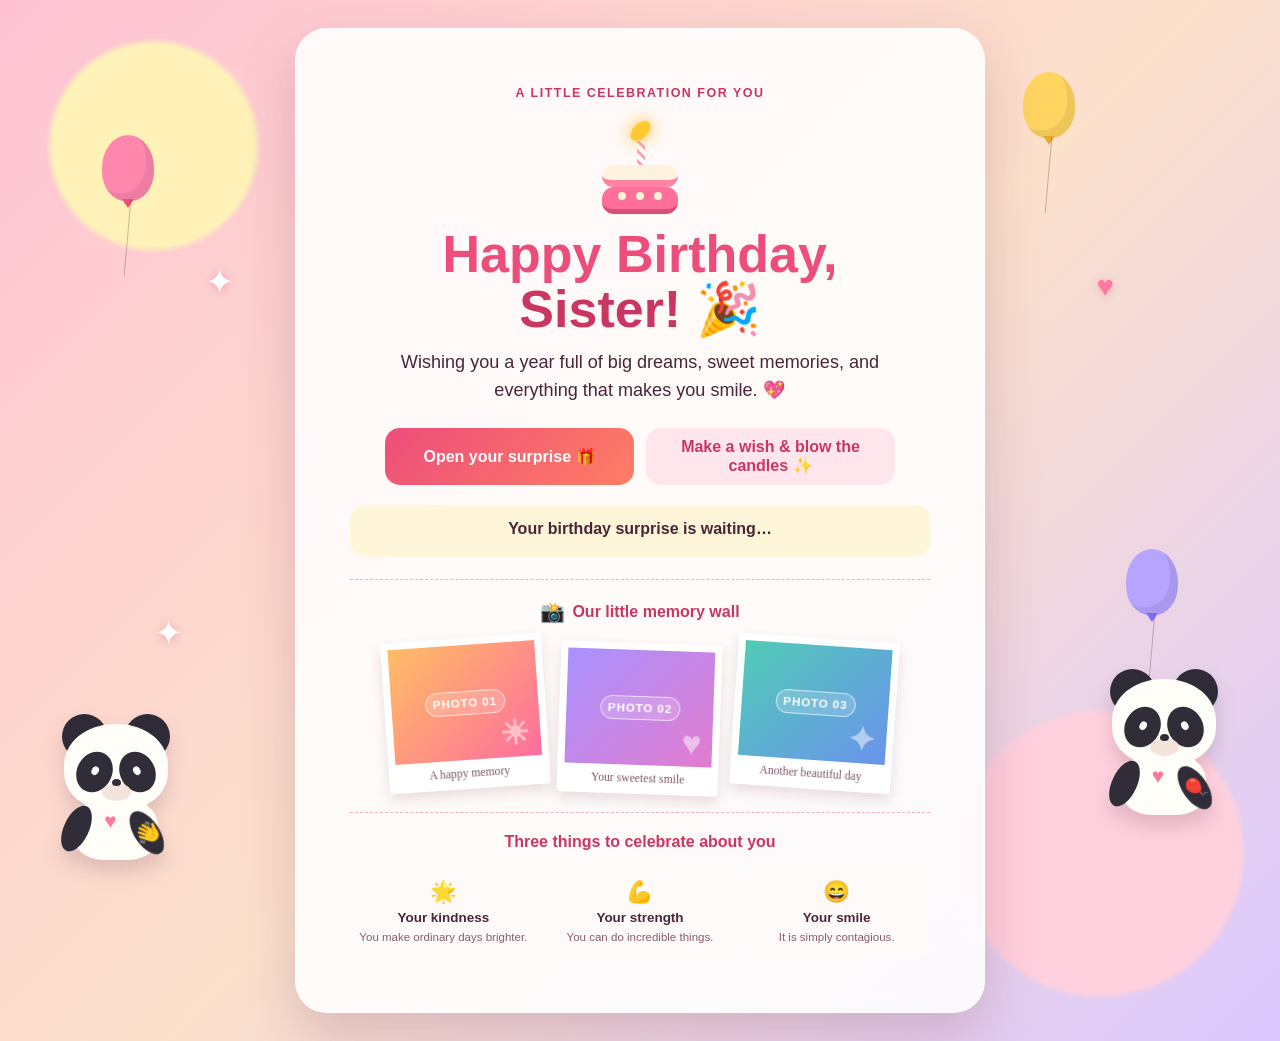
==== index.html @ 5fec049e "Add birthday website" ====
<!DOCTYPE html>
<html lang="en">
<head>
    <meta charset="UTF-8">
    <meta name="viewport" content="width=device-width, initial-scale=1.0">
    <title>Happy Birthday, Sister! 🎂</title>
    <link rel="stylesheet" href="style.css">
</head>
<body>
    <div class="sky-decor" aria-hidden="true">
        <span class="balloon balloon-pink"></span>
        <span class="balloon balloon-lilac"></span>
        <span class="balloon balloon-yellow"></span>
        <span class="sparkle sparkle-one">✦</span>
        <span class="sparkle sparkle-two">✦</span>
        <span class="sparkle sparkle-three">♥</span>
    </div>

    <div class="panda panda-left" aria-hidden="true">
        <span class="panda-ear ear-left"></span><span class="panda-ear ear-right"></span>
        <div class="panda-head">
            <span class="eye-patch patch-left"><i></i></span><span class="eye-patch patch-right"><i></i></span>
            <span class="panda-snout"><i></i></span>
        </div>
        <div class="panda-body"><span class="panda-heart">♥</span></div>
        <span class="panda-arm arm-left"></span><span class="panda-arm arm-right">👋</span>
    </div>

    <div class="panda panda-right" aria-hidden="true">
        <span class="panda-ear ear-left"></span><span class="panda-ear ear-right"></span>
        <div class="panda-head">
            <span class="eye-patch patch-left"><i></i></span><span class="eye-patch patch-right"><i></i></span>
            <span class="panda-snout"><i></i></span>
        </div>
        <div class="panda-body"><span class="panda-heart">♥</span></div>
        <span class="panda-arm arm-left"></span><span class="panda-arm arm-right">🎈</span>
    </div>

    <main class="card" aria-labelledby="birthday-title">
        <span class="eyebrow">A little celebration for you</span>
        <div class="cake" aria-hidden="true">
            <div class="flame"></div><div class="candle"></div><div class="cake-top"></div>
            <div class="cake-base"><span></span><span></span><span></span></div>
        </div>
        <h1 id="birthday-title">Happy Birthday,<br><em>Sister!</em> 🎉</h1>
        <p class="intro">Wishing you a year full of big dreams, sweet memories, and everything that makes you smile. 💖</p>
        <section class="actions" aria-label="Birthday activities">
            <button class="primary" id="surpriseButton" type="button">Open your surprise 🎁</button>
            <a class="secondary action-link" href="cake.html">Make a wish &amp; blow the candles ✨</a>
        </section>
        <p id="surprise" class="surprise" aria-live="polite">Your birthday surprise is waiting…</p>

        <!-- Replace each .photo-placeholder below with: <img src="your-photo.jpg" alt="A favourite memory"> -->
        <section class="memory-wall" aria-labelledby="memory-title">
            <div class="memory-heading">
                <span>📸</span>
                <h2 id="memory-title">Our little memory wall</h2>
            </div>
            <div class="photo-grid">
                <figure class="polaroid photo-one">
                    <div class="photo-placeholder photo-sun"><span>Photo 01</span><i>☀</i></div>
                    <figcaption>A happy memory</figcaption>
                </figure>
                <figure class="polaroid photo-two">
                    <div class="photo-placeholder photo-heart"><span>Photo 02</span><i>♥</i></div>
                    <figcaption>Your sweetest smile</figcaption>
                </figure>
                <figure class="polaroid photo-three">
                    <div class="photo-placeholder photo-star"><span>Photo 03</span><i>✦</i></div>
                    <figcaption>Another beautiful day</figcaption>
                </figure>
            </div>
        </section>

        <section class="reasons" aria-labelledby="reasons-title">
            <h2 id="reasons-title">Three things to celebrate about you</h2>
            <div class="reason-grid">
                <article><span>🌟</span><strong>Your kindness</strong><small>You make ordinary days brighter.</small></article>
                <article><span>💪</span><strong>Your strength</strong><small>You can do incredible things.</small></article>
                <article><span>😄</span><strong>Your smile</strong><small>It is simply contagious.</small></article>
            </div>
        </section>
    </main>
    <div id="confetti" class="confetti" aria-hidden="true"></div>
    <script src="logic.js"></script>
</body>
</html>
---- style.css ----
:root { --pink:#ec4d7a; --deep-pink:#c93661; --ink:#482638; }
* { box-sizing:border-box; }
body { margin:0; min-height:100vh; display:grid; place-items:center; padding:28px 16px; overflow-x:hidden; font-family:"Trebuchet MS",Arial,sans-serif; color:var(--ink); background:radial-gradient(circle at 12% 14%,#fff2b9 0 7%,transparent 7.5%),radial-gradient(circle at 86% 82%,#ffd0dd 0 10%,transparent 10.5%),linear-gradient(135deg,#ffc3d4,#fce1cc 52%,#dbc8ff); }
.card { position:relative; z-index:2; width:min(100%,690px); padding:clamp(28px,6vw,54px); text-align:center; border:1px solid rgba(255,255,255,.8); border-radius:32px; background:rgba(255,255,255,.87); box-shadow:0 22px 55px rgba(120,50,78,.22); backdrop-filter:blur(8px); animation:card-enter .7s cubic-bezier(.2,.8,.2,1) both; }
.eyebrow { display:inline-block; color:var(--deep-pink); font-size:.78rem; font-weight:700; letter-spacing:.12em; text-transform:uppercase; }
.cake { width:98px; height:100px; position:relative; margin:18px auto 8px; animation:cake-bounce 2.8s ease-in-out infinite; }
.flame { position:absolute; z-index:2; top:0; left:42px; width:15px; height:24px; border-radius:50%; background:#ffc931; transform:rotate(45deg); box-shadow:0 0 17px #ffb423; animation:flicker .85s ease-in-out infinite alternate; }
.candle { position:absolute; top:22px; left:46px; width:8px; height:27px; background:repeating-linear-gradient(45deg,#fff,#fff 4px,#ff9fbb 4px,#ff9fbb 7px); }
.cake-top,.cake-base { position:absolute; left:11px; width:76px; border-radius:12px; }
.cake-top { top:46px; height:22px; background:#fff3df; border-bottom:7px solid #ff83a5; }
.cake-base { top:68px; height:27px; background:#ff6f99; border-bottom:5px solid #d94f78; }
.cake-base span { display:inline-block; width:8px; height:8px; margin:5px; border-radius:50%; background:#fff3d1; }
h1 { margin:8px 0 12px; font-size:clamp(2rem,7vw,3.25rem); line-height:1.05; color:var(--pink); animation:title-pop .8s .15s both; }
h1 em { color:var(--deep-pink); font-style:normal; }
.intro { max-width:500px; margin:0 auto 24px; font-size:clamp(1rem,2.8vw,1.13rem); line-height:1.55; }
.actions { display:grid; grid-template-columns:1fr 1fr; gap:12px; margin:0 auto; max-width:510px; }
button,.action-link { min-height:50px; padding:10px 16px; border:0; border-radius:15px; font:inherit; font-weight:700; cursor:pointer; transition:transform .2s,box-shadow .2s,background .2s; }
button:hover,.action-link:hover { transform:translateY(-3px); box-shadow:0 8px 18px rgba(156,49,88,.22); }
button:focus-visible,.action-link:focus-visible { outline:3px solid #6d4cff; outline-offset:3px; }
.primary { color:#fff; background:linear-gradient(135deg,var(--pink),#ff7e64); }.secondary { color:var(--deep-pink); background:#ffe5ec; }
.action-link { display:grid; place-items:center; text-decoration:none; }
.surprise { min-height:52px; margin:20px auto 22px; padding:13px 16px; border-radius:15px; background:#fff5d9; font-weight:700; line-height:1.4; transition:background .25s; }.surprise.revealed { background:#ffe0ea; }
.memory-wall { margin:4px 0 22px; padding:20px 0 1px; border-top:1px dashed #eeb1c3; }.memory-heading { display:flex; justify-content:center; align-items:center; gap:7px; margin-bottom:14px; }.memory-heading h2 { margin:0; }.memory-heading span { font-size:1.25rem; animation:camera-bob 2.1s ease-in-out infinite; }.photo-grid { display:grid; grid-template-columns:repeat(3,1fr); gap:13px; max-width:510px; margin:auto; }.polaroid { margin:0; padding:7px 7px 9px; border-radius:3px; background:#fff; box-shadow:0 6px 13px rgba(116,54,78,.16); transition:transform .25s,box-shadow .25s; }.polaroid:hover { z-index:1; transform:translateY(-8px) rotate(0deg) scale(1.06); box-shadow:0 12px 20px rgba(116,54,78,.25); }.photo-one { transform:rotate(-4deg); }.photo-two { transform:translateY(5px) rotate(2deg); }.photo-three { transform:rotate(4deg); }.photo-placeholder { position:relative; display:grid; min-height:115px; place-items:center; overflow:hidden; color:#fff; font-size:.72rem; font-weight:700; letter-spacing:.08em; text-transform:uppercase; }.photo-placeholder span { position:relative; z-index:1; padding:5px 7px; border:1px solid rgba(255,255,255,.65); border-radius:20px; background:rgba(255,255,255,.17); backdrop-filter:blur(2px); }.photo-placeholder i { position:absolute; right:10px; bottom:4px; color:rgba(255,255,255,.5); font-size:2.1rem; font-style:normal; animation:placeholder-float 2.5s ease-in-out infinite; }.photo-sun { background:linear-gradient(135deg,#ffbd64,#ff6e9e); }.photo-heart { background:linear-gradient(135deg,#a991ff,#e27cce); }.photo-star { background:linear-gradient(135deg,#51cbb7,#6a93ec); }.polaroid figcaption { padding-top:7px; color:#795568; font-family:"Comic Sans MS","Trebuchet MS",cursive; font-size:.73rem; white-space:nowrap; overflow:hidden; text-overflow:ellipsis; }
.reasons { padding-top:20px; border-top:1px dashed #eeb1c3; } h2 { margin:0 0 15px; font-size:1rem; color:var(--deep-pink); }
.reason-grid { display:grid; grid-template-columns:repeat(3,1fr); gap:10px; }.reason-grid article { padding:13px 8px; border-radius:14px; background:#fffafa; transition:transform .25s,background .25s; }.reason-grid article:hover { transform:translateY(-5px) rotate(-1deg); background:#fff0f5; }.reason-grid span,.reason-grid strong,.reason-grid small { display:block; }.reason-grid span { font-size:1.35rem; margin-bottom:5px; animation:icon-bob 2.1s ease-in-out infinite; }.reason-grid article:nth-child(2) span { animation-delay:.35s; }.reason-grid article:nth-child(3) span { animation-delay:.7s; }.reason-grid strong { font-size:.84rem; }.reason-grid small { margin-top:5px; font-size:.72rem; line-height:1.3; color:#875d6e; }
.confetti { position:fixed; inset:0; z-index:5; pointer-events:none; overflow:hidden; }.piece { position:absolute; top:-18px; width:10px; height:16px; border-radius:2px; animation:fall 1.9s linear forwards; }.candle-out .flame { opacity:0; animation:none; }.candle-out .cake::after { content:"💨"; position:absolute; top:0; left:59px; font-size:1.3rem; animation:puff 1s ease-out forwards; }
.sky-decor { position:fixed; inset:0; z-index:0; overflow:hidden; pointer-events:none; }.balloon { position:absolute; width:52px; height:66px; border-radius:50% 50% 45% 45%; box-shadow:inset -8px -8px 0 rgba(0,0,0,.07); animation:float 6s ease-in-out infinite; }.balloon::before { content:""; position:absolute; bottom:-7px; left:20px; border-left:6px solid transparent; border-right:6px solid transparent; border-top:9px solid currentColor; }.balloon::after { content:""; position:absolute; top:65px; left:25px; width:1px; height:76px; background:rgba(88,47,67,.3); transform:rotate(5deg); }.balloon-pink { top:15%; left:8%; color:#ec4d7a; background:#ff87ae; }.balloon-lilac { top:61%; right:8%; color:#7c6cff; background:#b7a4ff; animation-delay:-2.2s; }.balloon-yellow { top:8%; right:16%; color:#e5a92e; background:#ffd461; animation-delay:-4s; }.sparkle { position:absolute; color:#fff; font-size:2.2rem; text-shadow:0 1px 8px rgba(222,91,128,.4); animation:twinkle 1.8s ease-in-out infinite alternate; }.sparkle-one { top:29%; left:16%; }.sparkle-two { top:68%; left:12%; animation-delay:-.8s; }.sparkle-three { top:30%; right:13%; color:#ff77a2; font-size:1.8rem; animation-delay:-1.25s; }
.panda { position:fixed; z-index:1; width:130px; height:165px; pointer-events:none; animation:panda-float 3.5s ease-in-out infinite; filter:drop-shadow(0 12px 9px rgba(100,57,76,.18)); }.panda-left { left:clamp(9px,4vw,75px); bottom:4vh; }.panda-right { right:clamp(9px,4vw,75px); bottom:9vh; animation-name:panda-float-right; animation-delay:-1.7s; }.panda-ear { position:absolute; z-index:1; top:15px; width:45px; height:45px; border-radius:50%; background:#2e2b36; }.ear-left { left:11px; }.ear-right { right:11px; }.panda-head { position:absolute; z-index:2; top:25px; left:13px; width:104px; height:86px; border-radius:48% 48% 43% 43%; background:#fffdf8; }.eye-patch { position:absolute; top:27px; width:35px; height:42px; border-radius:50%; background:#302d38; transform:rotate(28deg); }.patch-left { left:13px; }.patch-right { right:13px; transform:rotate(-28deg); }.eye-patch i { position:absolute; top:15px; left:14px; width:7px; height:9px; border-radius:50%; background:#fff; }.panda-snout { position:absolute; left:38px; bottom:9px; width:29px; height:18px; border-radius:50%; background:#f5e4dc; }.panda-snout i { position:absolute; top:-4px; left:10px; width:9px; height:7px; border-radius:50%; background:#302d38; }.panda-body { position:absolute; z-index:0; top:98px; left:23px; width:84px; height:63px; border-radius:45% 45% 35% 35%; background:#fffdf8; }.panda-heart { position:absolute; left:30px; top:12px; color:#ff779f; font-size:1.3rem; animation:heart-beat 1.1s ease-in-out infinite; }.panda-arm { position:absolute; z-index:3; top:105px; width:25px; height:49px; border-radius:50%; background:#302d38; }.arm-left { left:13px; transform:rotate(25deg); }.arm-right { right:8px; display:grid; place-items:center; font-size:1.25rem; transform:rotate(-34deg); transform-origin:bottom center; animation:wave 1.4s ease-in-out infinite; }.panda.celebrate { animation:panda-celebrate .42s ease-in-out 4; }.panda-right.celebrate { animation:panda-celebrate-right .42s ease-in-out 4; }
@keyframes flicker { to { transform:rotate(38deg) scale(.84,1.12); } } @keyframes fall { to { transform:translate(var(--drift),110vh) rotate(680deg); opacity:0; } } @keyframes puff { to { transform:translateX(23px); opacity:0; } } @keyframes card-enter { from { opacity:0; transform:translateY(24px) scale(.97); } to { opacity:1; transform:none; } } @keyframes title-pop { from { opacity:0; transform:scale(.72) rotate(-3deg); } 65% { transform:scale(1.06) rotate(1deg); } to { opacity:1; transform:none; } } @keyframes cake-bounce { 0%,100% { transform:translateY(0); } 50% { transform:translateY(-5px); } } @keyframes icon-bob { 50% { transform:translateY(-4px) rotate(7deg); } } @keyframes float { 50% { transform:translateY(-24px) rotate(5deg); } } @keyframes twinkle { to { transform:scale(1.35) rotate(25deg); opacity:.45; } } @keyframes panda-float { 50% { transform:translateY(-12px) rotate(2deg); } } @keyframes panda-float-right { 0%,100% { transform:scaleX(-1); } 50% { transform:scaleX(-1) translateY(-12px) rotate(-2deg); } } @keyframes panda-celebrate { 50% { transform:translateY(-20px) rotate(-7deg) scale(1.08); } } @keyframes panda-celebrate-right { 0%,100% { transform:scaleX(-1); } 50% { transform:scaleX(-1) translateY(-20px) rotate(-7deg) scale(1.08); } } @keyframes wave { 50% { transform:rotate(-5deg); } } @keyframes heart-beat { 50% { transform:scale(1.25); } }
@media (max-width:500px) { .card { border-radius:24px; }.actions { grid-template-columns:1fr; }.reason-grid { gap:6px; }.reason-grid article { padding:10px 5px; }.panda { bottom:-23px; }.balloon-yellow { right:-8px; }.balloon-pink { left:-13px; } } @media (prefers-reduced-motion:reduce) { *,*::before,*::after { animation-duration:.01ms!important; transition-duration:.01ms!important; } }
@keyframes camera-bob { 50% { transform:translateY(-4px) rotate(-12deg); } } @keyframes placeholder-float { 50% { transform:translateY(-8px) rotate(12deg); } }
@media (max-width:500px) { .photo-grid { gap:8px; }.polaroid { padding:5px 5px 7px; }.photo-placeholder { min-height:83px; font-size:.58rem; }.polaroid figcaption { font-size:.62rem; } }
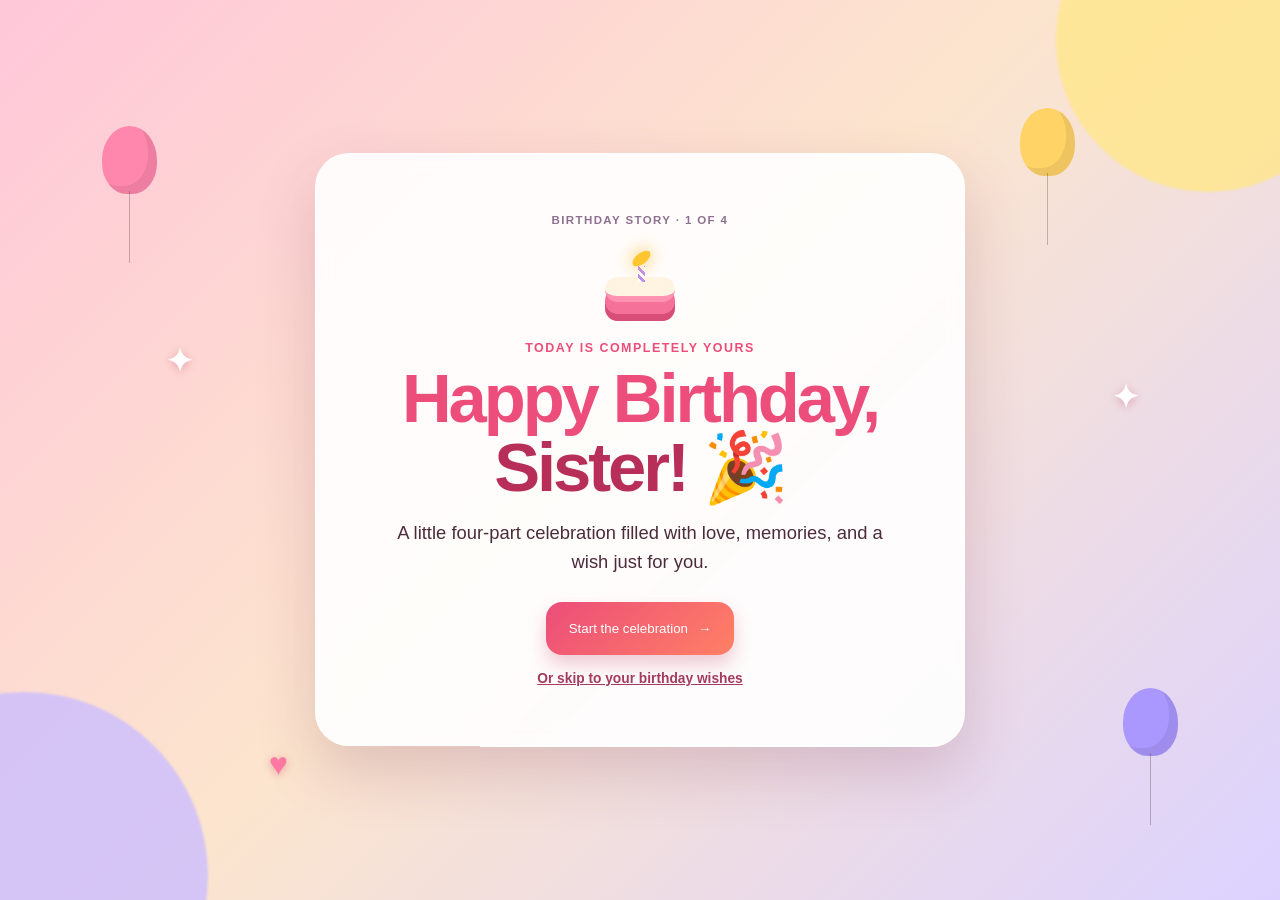
==== commit 713722b9: "Add memories and wishes pages" ====
--- a/index.html
+++ b/index.html
@@ -1,87 +1,26 @@
-<!DOCTYPE html>
+<!doctype html>
 <html lang="en">
 <head>
-    <meta charset="UTF-8">
-    <meta name="viewport" content="width=device-width, initial-scale=1.0">
-    <title>Happy Birthday, Sister! 🎂</title>
-    <link rel="stylesheet" href="style.css">
+  <meta charset="utf-8">
+  <meta name="viewport" content="width=device-width, initial-scale=1">
+  <title>A Birthday Story ✨</title>
+  <link rel="stylesheet" href="style.css">
 </head>
-<body>
-    <div class="sky-decor" aria-hidden="true">
-        <span class="balloon balloon-pink"></span>
-        <span class="balloon balloon-lilac"></span>
-        <span class="balloon balloon-yellow"></span>
-        <span class="sparkle sparkle-one">✦</span>
-        <span class="sparkle sparkle-two">✦</span>
-        <span class="sparkle sparkle-three">♥</span>
-    </div>
-
-    <div class="panda panda-left" aria-hidden="true">
-        <span class="panda-ear ear-left"></span><span class="panda-ear ear-right"></span>
-        <div class="panda-head">
-            <span class="eye-patch patch-left"><i></i></span><span class="eye-patch patch-right"><i></i></span>
-            <span class="panda-snout"><i></i></span>
-        </div>
-        <div class="panda-body"><span class="panda-heart">♥</span></div>
-        <span class="panda-arm arm-left"></span><span class="panda-arm arm-right">👋</span>
-    </div>
-
-    <div class="panda panda-right" aria-hidden="true">
-        <span class="panda-ear ear-left"></span><span class="panda-ear ear-right"></span>
-        <div class="panda-head">
-            <span class="eye-patch patch-left"><i></i></span><span class="eye-patch patch-right"><i></i></span>
-            <span class="panda-snout"><i></i></span>
-        </div>
-        <div class="panda-body"><span class="panda-heart">♥</span></div>
-        <span class="panda-arm arm-left"></span><span class="panda-arm arm-right">🎈</span>
-    </div>
-
-    <main class="card" aria-labelledby="birthday-title">
-        <span class="eyebrow">A little celebration for you</span>
-        <div class="cake" aria-hidden="true">
-            <div class="flame"></div><div class="candle"></div><div class="cake-top"></div>
-            <div class="cake-base"><span></span><span></span><span></span></div>
-        </div>
-        <h1 id="birthday-title">Happy Birthday,<br><em>Sister!</em> 🎉</h1>
-        <p class="intro">Wishing you a year full of big dreams, sweet memories, and everything that makes you smile. 💖</p>
-        <section class="actions" aria-label="Birthday activities">
-            <button class="primary" id="surpriseButton" type="button">Open your surprise 🎁</button>
-            <a class="secondary action-link" href="cake.html">Make a wish &amp; blow the candles ✨</a>
-        </section>
-        <p id="surprise" class="surprise" aria-live="polite">Your birthday surprise is waiting…</p>
-
-        <!-- Replace each .photo-placeholder below with: <img src="your-photo.jpg" alt="A favourite memory"> -->
-        <section class="memory-wall" aria-labelledby="memory-title">
-            <div class="memory-heading">
-                <span>📸</span>
-                <h2 id="memory-title">Our little memory wall</h2>
-            </div>
-            <div class="photo-grid">
-                <figure class="polaroid photo-one">
-                    <div class="photo-placeholder photo-sun"><span>Photo 01</span><i>☀</i></div>
-                    <figcaption>A happy memory</figcaption>
-                </figure>
-                <figure class="polaroid photo-two">
-                    <div class="photo-placeholder photo-heart"><span>Photo 02</span><i>♥</i></div>
-                    <figcaption>Your sweetest smile</figcaption>
-                </figure>
-                <figure class="polaroid photo-three">
-                    <div class="photo-placeholder photo-star"><span>Photo 03</span><i>✦</i></div>
-                    <figcaption>Another beautiful day</figcaption>
-                </figure>
-            </div>
-        </section>
-
-        <section class="reasons" aria-labelledby="reasons-title">
-            <h2 id="reasons-title">Three things to celebrate about you</h2>
-            <div class="reason-grid">
-                <article><span>🌟</span><strong>Your kindness</strong><small>You make ordinary days brighter.</small></article>
-                <article><span>💪</span><strong>Your strength</strong><small>You can do incredible things.</small></article>
-                <article><span>😄</span><strong>Your smile</strong><small>It is simply contagious.</small></article>
-            </div>
-        </section>
-    </main>
-    <div id="confetti" class="confetti" aria-hidden="true"></div>
-    <script src="logic.js"></script>
+<body class="journey-page welcome-page">
+  <div class="celebration-sky" aria-hidden="true">
+    <i class="balloon balloon-one"></i><i class="balloon balloon-two"></i><i class="balloon balloon-three"></i>
+    <b class="star star-one">✦</b><b class="star star-two">✦</b><b class="star star-three">♥</b>
+  </div>
+  <main class="story-card" aria-labelledby="birthday-title">
+    <p class="step">Birthday story · 1 of 4</p>
+    <div class="mini-cake" aria-hidden="true"><i></i><span></span><b></b></div>
+    <p class="kicker">Today is completely yours</p>
+    <h1 id="birthday-title">Happy Birthday,<br><em>Sister!</em> 🎉</h1>
+    <p class="lead">A little four-part celebration filled with love, memories, and a wish just for you.</p>
+    <button class="primary-button confetti-button" type="button">Start the celebration <span>→</span></button>
+    <a class="text-link" href="wishes.html">Or skip to your birthday wishes</a>
+  </main>
+  <div class="confetti" aria-hidden="true"></div>
+  <script src="logic.js"></script>
 </body>
 </html>
--- a/style.css
+++ b/style.css
@@ -1,32 +1,18 @@
-:root { --pink:#ec4d7a; --deep-pink:#c93661; --ink:#482638; }
+:root { --pink:#ec4d7a; --berry:#b72e59; --purple:#7865d8; --ink:#4c2b3b; --paper:rgba(255,255,255,.9); }
 * { box-sizing:border-box; }
-body { margin:0; min-height:100vh; display:grid; place-items:center; padding:28px 16px; overflow-x:hidden; font-family:"Trebuchet MS",Arial,sans-serif; color:var(--ink); background:radial-gradient(circle at 12% 14%,#fff2b9 0 7%,transparent 7.5%),radial-gradient(circle at 86% 82%,#ffd0dd 0 10%,transparent 10.5%),linear-gradient(135deg,#ffc3d4,#fce1cc 52%,#dbc8ff); }
-.card { position:relative; z-index:2; width:min(100%,690px); padding:clamp(28px,6vw,54px); text-align:center; border:1px solid rgba(255,255,255,.8); border-radius:32px; background:rgba(255,255,255,.87); box-shadow:0 22px 55px rgba(120,50,78,.22); backdrop-filter:blur(8px); animation:card-enter .7s cubic-bezier(.2,.8,.2,1) both; }
-.eyebrow { display:inline-block; color:var(--deep-pink); font-size:.78rem; font-weight:700; letter-spacing:.12em; text-transform:uppercase; }
-.cake { width:98px; height:100px; position:relative; margin:18px auto 8px; animation:cake-bounce 2.8s ease-in-out infinite; }
-.flame { position:absolute; z-index:2; top:0; left:42px; width:15px; height:24px; border-radius:50%; background:#ffc931; transform:rotate(45deg); box-shadow:0 0 17px #ffb423; animation:flicker .85s ease-in-out infinite alternate; }
-.candle { position:absolute; top:22px; left:46px; width:8px; height:27px; background:repeating-linear-gradient(45deg,#fff,#fff 4px,#ff9fbb 4px,#ff9fbb 7px); }
-.cake-top,.cake-base { position:absolute; left:11px; width:76px; border-radius:12px; }
-.cake-top { top:46px; height:22px; background:#fff3df; border-bottom:7px solid #ff83a5; }
-.cake-base { top:68px; height:27px; background:#ff6f99; border-bottom:5px solid #d94f78; }
-.cake-base span { display:inline-block; width:8px; height:8px; margin:5px; border-radius:50%; background:#fff3d1; }
-h1 { margin:8px 0 12px; font-size:clamp(2rem,7vw,3.25rem); line-height:1.05; color:var(--pink); animation:title-pop .8s .15s both; }
-h1 em { color:var(--deep-pink); font-style:normal; }
-.intro { max-width:500px; margin:0 auto 24px; font-size:clamp(1rem,2.8vw,1.13rem); line-height:1.55; }
-.actions { display:grid; grid-template-columns:1fr 1fr; gap:12px; margin:0 auto; max-width:510px; }
-button,.action-link { min-height:50px; padding:10px 16px; border:0; border-radius:15px; font:inherit; font-weight:700; cursor:pointer; transition:transform .2s,box-shadow .2s,background .2s; }
-button:hover,.action-link:hover { transform:translateY(-3px); box-shadow:0 8px 18px rgba(156,49,88,.22); }
-button:focus-visible,.action-link:focus-visible { outline:3px solid #6d4cff; outline-offset:3px; }
-.primary { color:#fff; background:linear-gradient(135deg,var(--pink),#ff7e64); }.secondary { color:var(--deep-pink); background:#ffe5ec; }
-.action-link { display:grid; place-items:center; text-decoration:none; }
-.surprise { min-height:52px; margin:20px auto 22px; padding:13px 16px; border-radius:15px; background:#fff5d9; font-weight:700; line-height:1.4; transition:background .25s; }.surprise.revealed { background:#ffe0ea; }
-.memory-wall { margin:4px 0 22px; padding:20px 0 1px; border-top:1px dashed #eeb1c3; }.memory-heading { display:flex; justify-content:center; align-items:center; gap:7px; margin-bottom:14px; }.memory-heading h2 { margin:0; }.memory-heading span { font-size:1.25rem; animation:camera-bob 2.1s ease-in-out infinite; }.photo-grid { display:grid; grid-template-columns:repeat(3,1fr); gap:13px; max-width:510px; margin:auto; }.polaroid { margin:0; padding:7px 7px 9px; border-radius:3px; background:#fff; box-shadow:0 6px 13px rgba(116,54,78,.16); transition:transform .25s,box-shadow .25s; }.polaroid:hover { z-index:1; transform:translateY(-8px) rotate(0deg) scale(1.06); box-shadow:0 12px 20px rgba(116,54,78,.25); }.photo-one { transform:rotate(-4deg); }.photo-two { transform:translateY(5px) rotate(2deg); }.photo-three { transform:rotate(4deg); }.photo-placeholder { position:relative; display:grid; min-height:115px; place-items:center; overflow:hidden; color:#fff; font-size:.72rem; font-weight:700; letter-spacing:.08em; text-transform:uppercase; }.photo-placeholder span { position:relative; z-index:1; padding:5px 7px; border:1px solid rgba(255,255,255,.65); border-radius:20px; background:rgba(255,255,255,.17); backdrop-filter:blur(2px); }.photo-placeholder i { position:absolute; right:10px; bottom:4px; color:rgba(255,255,255,.5); font-size:2.1rem; font-style:normal; animation:placeholder-float 2.5s ease-in-out infinite; }.photo-sun { background:linear-gradient(135deg,#ffbd64,#ff6e9e); }.photo-heart { background:linear-gradient(135deg,#a991ff,#e27cce); }.photo-star { background:linear-gradient(135deg,#51cbb7,#6a93ec); }.polaroid figcaption { padding-top:7px; color:#795568; font-family:"Comic Sans MS","Trebuchet MS",cursive; font-size:.73rem; white-space:nowrap; overflow:hidden; text-overflow:ellipsis; }
-.reasons { padding-top:20px; border-top:1px dashed #eeb1c3; } h2 { margin:0 0 15px; font-size:1rem; color:var(--deep-pink); }
-.reason-grid { display:grid; grid-template-columns:repeat(3,1fr); gap:10px; }.reason-grid article { padding:13px 8px; border-radius:14px; background:#fffafa; transition:transform .25s,background .25s; }.reason-grid article:hover { transform:translateY(-5px) rotate(-1deg); background:#fff0f5; }.reason-grid span,.reason-grid strong,.reason-grid small { display:block; }.reason-grid span { font-size:1.35rem; margin-bottom:5px; animation:icon-bob 2.1s ease-in-out infinite; }.reason-grid article:nth-child(2) span { animation-delay:.35s; }.reason-grid article:nth-child(3) span { animation-delay:.7s; }.reason-grid strong { font-size:.84rem; }.reason-grid small { margin-top:5px; font-size:.72rem; line-height:1.3; color:#875d6e; }
-.confetti { position:fixed; inset:0; z-index:5; pointer-events:none; overflow:hidden; }.piece { position:absolute; top:-18px; width:10px; height:16px; border-radius:2px; animation:fall 1.9s linear forwards; }.candle-out .flame { opacity:0; animation:none; }.candle-out .cake::after { content:"💨"; position:absolute; top:0; left:59px; font-size:1.3rem; animation:puff 1s ease-out forwards; }
-.sky-decor { position:fixed; inset:0; z-index:0; overflow:hidden; pointer-events:none; }.balloon { position:absolute; width:52px; height:66px; border-radius:50% 50% 45% 45%; box-shadow:inset -8px -8px 0 rgba(0,0,0,.07); animation:float 6s ease-in-out infinite; }.balloon::before { content:""; position:absolute; bottom:-7px; left:20px; border-left:6px solid transparent; border-right:6px solid transparent; border-top:9px solid currentColor; }.balloon::after { content:""; position:absolute; top:65px; left:25px; width:1px; height:76px; background:rgba(88,47,67,.3); transform:rotate(5deg); }.balloon-pink { top:15%; left:8%; color:#ec4d7a; background:#ff87ae; }.balloon-lilac { top:61%; right:8%; color:#7c6cff; background:#b7a4ff; animation-delay:-2.2s; }.balloon-yellow { top:8%; right:16%; color:#e5a92e; background:#ffd461; animation-delay:-4s; }.sparkle { position:absolute; color:#fff; font-size:2.2rem; text-shadow:0 1px 8px rgba(222,91,128,.4); animation:twinkle 1.8s ease-in-out infinite alternate; }.sparkle-one { top:29%; left:16%; }.sparkle-two { top:68%; left:12%; animation-delay:-.8s; }.sparkle-three { top:30%; right:13%; color:#ff77a2; font-size:1.8rem; animation-delay:-1.25s; }
-.panda { position:fixed; z-index:1; width:130px; height:165px; pointer-events:none; animation:panda-float 3.5s ease-in-out infinite; filter:drop-shadow(0 12px 9px rgba(100,57,76,.18)); }.panda-left { left:clamp(9px,4vw,75px); bottom:4vh; }.panda-right { right:clamp(9px,4vw,75px); bottom:9vh; animation-name:panda-float-right; animation-delay:-1.7s; }.panda-ear { position:absolute; z-index:1; top:15px; width:45px; height:45px; border-radius:50%; background:#2e2b36; }.ear-left { left:11px; }.ear-right { right:11px; }.panda-head { position:absolute; z-index:2; top:25px; left:13px; width:104px; height:86px; border-radius:48% 48% 43% 43%; background:#fffdf8; }.eye-patch { position:absolute; top:27px; width:35px; height:42px; border-radius:50%; background:#302d38; transform:rotate(28deg); }.patch-left { left:13px; }.patch-right { right:13px; transform:rotate(-28deg); }.eye-patch i { position:absolute; top:15px; left:14px; width:7px; height:9px; border-radius:50%; background:#fff; }.panda-snout { position:absolute; left:38px; bottom:9px; width:29px; height:18px; border-radius:50%; background:#f5e4dc; }.panda-snout i { position:absolute; top:-4px; left:10px; width:9px; height:7px; border-radius:50%; background:#302d38; }.panda-body { position:absolute; z-index:0; top:98px; left:23px; width:84px; height:63px; border-radius:45% 45% 35% 35%; background:#fffdf8; }.panda-heart { position:absolute; left:30px; top:12px; color:#ff779f; font-size:1.3rem; animation:heart-beat 1.1s ease-in-out infinite; }.panda-arm { position:absolute; z-index:3; top:105px; width:25px; height:49px; border-radius:50%; background:#302d38; }.arm-left { left:13px; transform:rotate(25deg); }.arm-right { right:8px; display:grid; place-items:center; font-size:1.25rem; transform:rotate(-34deg); transform-origin:bottom center; animation:wave 1.4s ease-in-out infinite; }.panda.celebrate { animation:panda-celebrate .42s ease-in-out 4; }.panda-right.celebrate { animation:panda-celebrate-right .42s ease-in-out 4; }
-@keyframes flicker { to { transform:rotate(38deg) scale(.84,1.12); } } @keyframes fall { to { transform:translate(var(--drift),110vh) rotate(680deg); opacity:0; } } @keyframes puff { to { transform:translateX(23px); opacity:0; } } @keyframes card-enter { from { opacity:0; transform:translateY(24px) scale(.97); } to { opacity:1; transform:none; } } @keyframes title-pop { from { opacity:0; transform:scale(.72) rotate(-3deg); } 65% { transform:scale(1.06) rotate(1deg); } to { opacity:1; transform:none; } } @keyframes cake-bounce { 0%,100% { transform:translateY(0); } 50% { transform:translateY(-5px); } } @keyframes icon-bob { 50% { transform:translateY(-4px) rotate(7deg); } } @keyframes float { 50% { transform:translateY(-24px) rotate(5deg); } } @keyframes twinkle { to { transform:scale(1.35) rotate(25deg); opacity:.45; } } @keyframes panda-float { 50% { transform:translateY(-12px) rotate(2deg); } } @keyframes panda-float-right { 0%,100% { transform:scaleX(-1); } 50% { transform:scaleX(-1) translateY(-12px) rotate(-2deg); } } @keyframes panda-celebrate { 50% { transform:translateY(-20px) rotate(-7deg) scale(1.08); } } @keyframes panda-celebrate-right { 0%,100% { transform:scaleX(-1); } 50% { transform:scaleX(-1) translateY(-20px) rotate(-7deg) scale(1.08); } } @keyframes wave { 50% { transform:rotate(-5deg); } } @keyframes heart-beat { 50% { transform:scale(1.25); } }
-@media (max-width:500px) { .card { border-radius:24px; }.actions { grid-template-columns:1fr; }.reason-grid { gap:6px; }.reason-grid article { padding:10px 5px; }.panda { bottom:-23px; }.balloon-yellow { right:-8px; }.balloon-pink { left:-13px; } } @media (prefers-reduced-motion:reduce) { *,*::before,*::after { animation-duration:.01ms!important; transition-duration:.01ms!important; } }
-@keyframes camera-bob { 50% { transform:translateY(-4px) rotate(-12deg); } } @keyframes placeholder-float { 50% { transform:translateY(-8px) rotate(12deg); } }
-@media (max-width:500px) { .photo-grid { gap:8px; }.polaroid { padding:5px 5px 7px; }.photo-placeholder { min-height:83px; font-size:.58rem; }.polaroid figcaption { font-size:.62rem; } }
+body { min-height:100vh; margin:0; overflow-x:hidden; color:var(--ink); font-family:"Trebuchet MS",Arial,sans-serif; background:linear-gradient(135deg,#ffc7d9 0%,#fce5ce 48%,#dcd2ff 100%); }
+.journey-page { display:grid; place-items:center; padding:30px 18px; position:relative; isolation:isolate; }
+.journey-page::before,.journey-page::after { content:""; position:fixed; z-index:-2; border-radius:50%; filter:blur(1px); opacity:.8; }.journey-page::before { width:19rem; height:19rem; top:-7rem; right:-5rem; background:#ffe68a; }.journey-page::after { width:23rem; height:23rem; left:-10rem; bottom:-10rem; background:#cbbdff; }
+.story-card { width:min(100%,650px); padding:clamp(30px,7vw,60px); text-align:center; border:1px solid rgba(255,255,255,.9); border-radius:34px; background:var(--paper); box-shadow:0 25px 60px rgba(119,51,79,.2); backdrop-filter:blur(8px); animation:arrive .7s cubic-bezier(.2,.8,.2,1) both; }
+.step,.kicker { margin:0; font-weight:700; letter-spacing:.12em; text-transform:uppercase; }.step { color:#8e7190; font-size:.72rem; }.kicker { color:var(--pink); font-size:.78rem; }
+h1 { margin:10px 0 15px; color:var(--pink); font-size:clamp(2.4rem,9vw,4.3rem); line-height:1; letter-spacing:-.045em; } h1 em { color:var(--berry); font-style:normal; }.lead { max-width:490px; margin:0 auto 25px; font-size:clamp(1rem,2.8vw,1.15rem); line-height:1.6; }
+.primary-button,.next-link { display:inline-flex; align-items:center; justify-content:center; gap:10px; min-height:53px; padding:13px 23px; border:0; border-radius:16px; color:white; font:700 1rem inherit; text-decoration:none; cursor:pointer; background:linear-gradient(135deg,var(--pink),#ff8064); box-shadow:0 10px 18px rgba(196,57,95,.25); transition:transform .2s,box-shadow .2s; }.primary-button:hover,.next-link:hover { transform:translateY(-3px); box-shadow:0 14px 25px rgba(196,57,95,.3); }.primary-button:focus-visible,.next-link:focus-visible,.text-link:focus-visible { outline:3px solid var(--purple); outline-offset:4px; }.text-link { display:block; width:max-content; max-width:100%; margin:16px auto 0; color:#a43a60; font-size:.86rem; font-weight:700; }
+.mini-cake { position:relative; width:90px; height:85px; margin:18px auto 12px; animation:bob 2.5s ease-in-out infinite; }.mini-cake::before,.mini-cake::after { content:""; position:absolute; left:10px; width:70px; border-radius:13px; }.mini-cake::before { top:44px; height:33px; background:#f5719a; box-shadow:inset 0 -7px #d94e78; }.mini-cake::after { top:33px; height:19px; background:#fff4e2; border-bottom:6px solid #ff92b0; }.mini-cake i { position:absolute; z-index:2; top:4px; left:41px; width:11px; height:21px; border-radius:60% 40% 60% 40%; background:#ffc62f; box-shadow:0 0 17px #ffb62e; transform:rotate(45deg); animation:flicker .7s infinite alternate; }.mini-cake span { position:absolute; z-index:1; top:22px; left:43px; width:7px; height:16px; background:repeating-linear-gradient(45deg,#fff 0 3px,#bd8bf7 3px 6px); }.mini-cake b { position:absolute; z-index:3; top:58px; left:23px; color:#fff6cc; font-size:1.1rem; letter-spacing:14px; }
+.celebration-sky { position:fixed; inset:0; z-index:-1; overflow:hidden; pointer-events:none; }.balloon { position:absolute; width:55px; height:68px; border-radius:50% 50% 45% 45%; box-shadow:inset -9px -8px rgba(0,0,0,.07); animation:float 6s ease-in-out infinite; }.balloon::after { content:""; position:absolute; top:65px; left:27px; width:1px; height:72px; background:rgba(81,43,59,.3); }.balloon-one { top:14%; left:8%; background:#ff87ae; }.balloon-two { right:8%; bottom:16%; background:#aa98ff; animation-delay:-2s; }.balloon-three { top:12%; right:16%; background:#ffd366; animation-delay:-4s; }.star { position:absolute; color:#fff; font-size:2rem; text-shadow:0 2px 8px rgba(196,57,95,.35); animation:twinkle 1.6s ease-in-out infinite alternate; }.star-one { top:38%; left:13%; }.star-two { right:11%; top:42%; animation-delay:-.5s; }.star-three { left:21%; bottom:13%; color:#ff79a4; animation-delay:-1s; }
+.page-heading { margin-bottom:23px; }.page-heading h1 { margin-bottom:9px; font-size:clamp(2.1rem,8vw,3.35rem); }.wishes-card { padding-bottom:38px; }.wish-stack { display:grid; gap:13px; margin:24px 0; text-align:left; }.wish { display:grid; grid-template-columns:45px 1fr; gap:12px; align-items:center; padding:15px; border-radius:17px; background:#fff8fa; opacity:0; transform:translateY(14px); animation:reveal .55s forwards; }.wish:nth-child(2) { animation-delay:.17s; background:#fffaf0; }.wish:nth-child(3) { animation-delay:.34s; background:#f7f3ff; }.wish-icon { display:grid; place-items:center; width:45px; aspect-ratio:1; border-radius:14px; background:#ffe0e9; font-size:1.3rem; }.wish:nth-child(2) .wish-icon { background:#ffebba; }.wish:nth-child(3) .wish-icon { background:#e5dcff; }.wish strong,.wish span { display:block; }.wish strong { margin-bottom:4px; }.wish span { font-size:.9rem; line-height:1.4; color:#79566a; }.back-link { display:inline-block; margin-top:19px; color:#9c526c; font-size:.84rem; font-weight:700; text-decoration:none; }
+.memory-card { width:min(100%,820px); }.memory-grid { display:grid; grid-template-columns:repeat(2,1fr); gap:16px; margin:25px 0; }.memory { margin:0; padding:8px 8px 12px; border-radius:4px; background:white; box-shadow:0 8px 17px rgba(93,50,69,.14); transition:transform .25s; }.memory:hover { transform:translateY(-7px) rotate(0deg) !important; }.memory:nth-child(1) { transform:rotate(-3deg); }.memory:nth-child(2) { transform:translateY(5px) rotate(2deg); }.memory:nth-child(3) { transform:rotate(2deg); }.memory:nth-child(4) { transform:translateY(4px) rotate(-2deg); }.photo { position:relative; display:grid; min-height:145px; place-items:center; overflow:hidden; color:white; text-shadow:0 1px 5px rgba(66,30,44,.35); font-weight:700; letter-spacing:.05em; }.photo::after { content:""; position:absolute; inset:0; background:linear-gradient(135deg,transparent,rgba(0,0,0,.16)); }.photo span { position:relative; z-index:1; padding:7px 10px; border:1px solid rgba(255,255,255,.8); border-radius:30px; background:rgba(255,255,255,.2); }.photo-one { background:linear-gradient(135deg,#ffa560,#fa668c); }.photo-two { background:linear-gradient(135deg,#7067d8,#d477d1); }.photo-three { background:linear-gradient(135deg,#53c6b6,#5d88de); }.photo-four { background:linear-gradient(135deg,#ffbd5a,#e26c9a); }.memory figcaption { padding-top:9px; color:#785368; font-family:"Comic Sans MS","Trebuchet MS",cursive; font-size:.82rem; }
+.photo-note { margin:-4px auto 20px; color:#8a6173; font-size:.8rem; line-height:1.45; }.photo-note code { padding:1px 4px; border-radius:3px; background:#f5e9ef; }
+.confetti { position:fixed; z-index:4; inset:0; overflow:hidden; pointer-events:none; }.piece { position:absolute; top:-22px; width:10px; height:17px; border-radius:2px; animation:fall 1.9s linear forwards; }
+@keyframes arrive { from { opacity:0; transform:translateY(25px) scale(.97); } to { opacity:1; transform:none; } } @keyframes reveal { to { opacity:1; transform:none; } } @keyframes float { 50% { transform:translateY(-23px) rotate(5deg); } } @keyframes twinkle { to { transform:scale(1.35) rotate(20deg); opacity:.4; } } @keyframes bob { 50% { transform:translateY(-6px) rotate(2deg); } } @keyframes flicker { to { transform:rotate(35deg) scale(.82,1.13); } } @keyframes fall { to { transform:translate(var(--drift),110vh) rotate(680deg); opacity:0; } }
+@media (max-width:560px) { .journey-page { padding:20px 14px; }.story-card { border-radius:26px; }.balloon-one { left:-15px; }.balloon-three { right:-14px; }.memory-grid { gap:10px; }.photo { min-height:105px; font-size:.73rem; }.memory { padding:5px 5px 9px; }.memory figcaption { font-size:.7rem; } }
+@media (prefers-reduced-motion:reduce) { *,*::before,*::after { animation-duration:.01ms!important; transition-duration:.01ms!important; } }
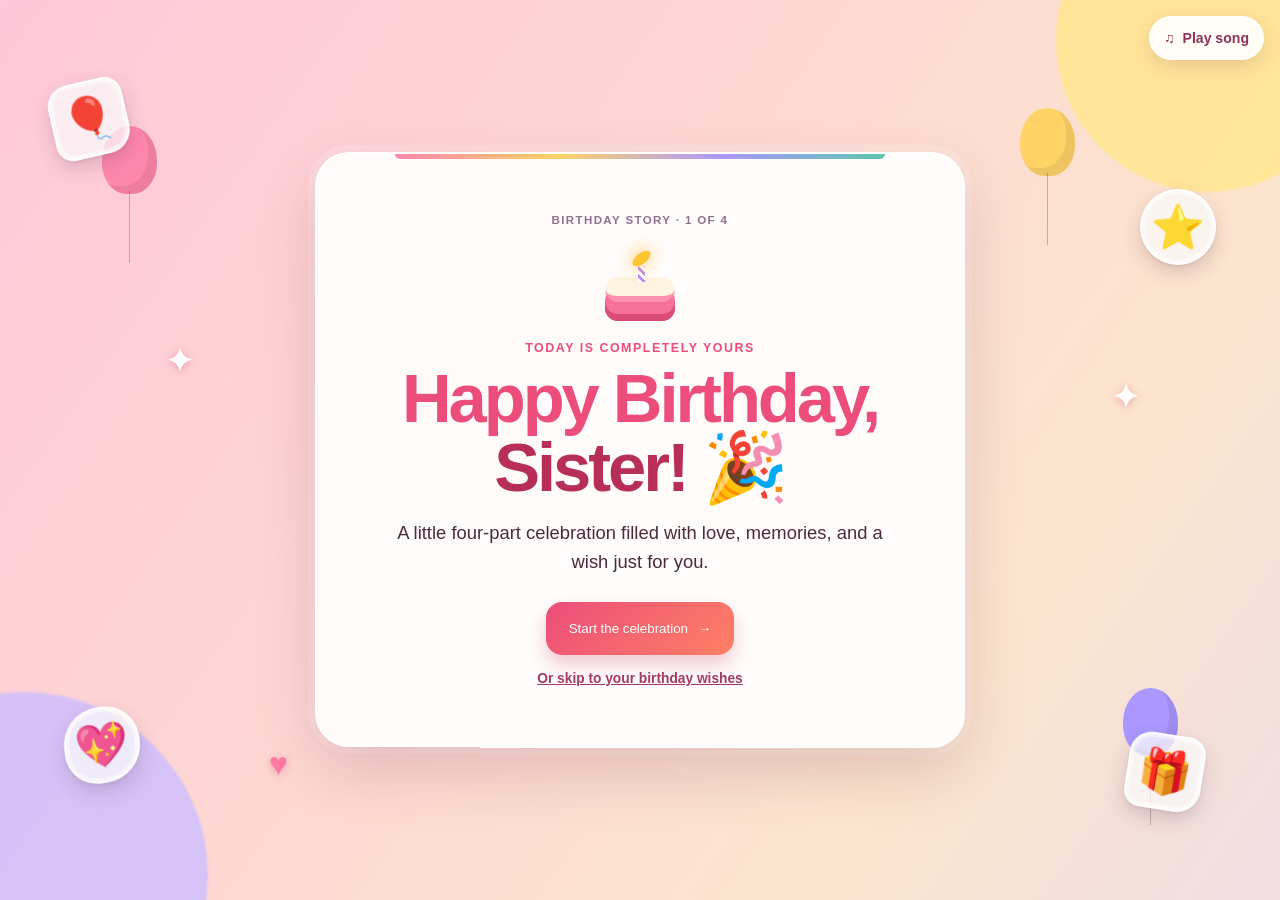
==== commit 2fb11e9b: "feat: add animated birthday celebration Co-authored-by: Copilot <223556219+Copilot@users.noreply.git" ====
--- a/index.html
+++ b/index.html
@@ -7,6 +7,16 @@
   <link rel="stylesheet" href="style.css">
 </head>
 <body class="journey-page welcome-page">
+  <div class="corner-stickers" aria-hidden="true">
+    <span class="corner-sticker sticker-balloon">🎈</span>
+    <span class="corner-sticker sticker-star">⭐</span>
+    <span class="corner-sticker sticker-gift">🎁</span>
+    <span class="corner-sticker sticker-heart">💖</span>
+  </div>
+  <button class="music-toggle" type="button" aria-pressed="false" aria-label="Play birthday song">
+    <span aria-hidden="true">♫</span><span class="music-label">Play song</span>
+  </button>
+  <p class="music-status" role="status" aria-live="polite"></p>
   <div class="celebration-sky" aria-hidden="true">
     <i class="balloon balloon-one"></i><i class="balloon balloon-two"></i><i class="balloon balloon-three"></i>
     <b class="star star-one">✦</b><b class="star star-two">✦</b><b class="star star-three">♥</b>
@@ -22,5 +32,7 @@
   </main>
   <div class="confetti" aria-hidden="true"></div>
   <script src="logic.js"></script>
+  <script src="page-transitions.js"></script>
+  <script src="music.js"></script>
 </body>
 </html>
--- a/style.css
+++ b/style.css
@@ -13,6 +13,18 @@
 .memory-card { width:min(100%,820px); }.memory-grid { display:grid; grid-template-columns:repeat(2,1fr); gap:16px; margin:25px 0; }.memory { margin:0; padding:8px 8px 12px; border-radius:4px; background:white; box-shadow:0 8px 17px rgba(93,50,69,.14); transition:transform .25s; }.memory:hover { transform:translateY(-7px) rotate(0deg) !important; }.memory:nth-child(1) { transform:rotate(-3deg); }.memory:nth-child(2) { transform:translateY(5px) rotate(2deg); }.memory:nth-child(3) { transform:rotate(2deg); }.memory:nth-child(4) { transform:translateY(4px) rotate(-2deg); }.photo { position:relative; display:grid; min-height:145px; place-items:center; overflow:hidden; color:white; text-shadow:0 1px 5px rgba(66,30,44,.35); font-weight:700; letter-spacing:.05em; }.photo::after { content:""; position:absolute; inset:0; background:linear-gradient(135deg,transparent,rgba(0,0,0,.16)); }.photo span { position:relative; z-index:1; padding:7px 10px; border:1px solid rgba(255,255,255,.8); border-radius:30px; background:rgba(255,255,255,.2); }.photo-one { background:linear-gradient(135deg,#ffa560,#fa668c); }.photo-two { background:linear-gradient(135deg,#7067d8,#d477d1); }.photo-three { background:linear-gradient(135deg,#53c6b6,#5d88de); }.photo-four { background:linear-gradient(135deg,#ffbd5a,#e26c9a); }.memory figcaption { padding-top:9px; color:#785368; font-family:"Comic Sans MS","Trebuchet MS",cursive; font-size:.82rem; }
 .photo-note { margin:-4px auto 20px; color:#8a6173; font-size:.8rem; line-height:1.45; }.photo-note code { padding:1px 4px; border-radius:3px; background:#f5e9ef; }
 .confetti { position:fixed; z-index:4; inset:0; overflow:hidden; pointer-events:none; }.piece { position:absolute; top:-22px; width:10px; height:17px; border-radius:2px; animation:fall 1.9s linear forwards; }
-@keyframes arrive { from { opacity:0; transform:translateY(25px) scale(.97); } to { opacity:1; transform:none; } } @keyframes reveal { to { opacity:1; transform:none; } } @keyframes float { 50% { transform:translateY(-23px) rotate(5deg); } } @keyframes twinkle { to { transform:scale(1.35) rotate(20deg); opacity:.4; } } @keyframes bob { 50% { transform:translateY(-6px) rotate(2deg); } } @keyframes flicker { to { transform:rotate(35deg) scale(.82,1.13); } } @keyframes fall { to { transform:translate(var(--drift),110vh) rotate(680deg); opacity:0; } }
-@media (max-width:560px) { .journey-page { padding:20px 14px; }.story-card { border-radius:26px; }.balloon-one { left:-15px; }.balloon-three { right:-14px; }.memory-grid { gap:10px; }.photo { min-height:105px; font-size:.73rem; }.memory { padding:5px 5px 9px; }.memory figcaption { font-size:.7rem; } }
-@media (prefers-reduced-motion:reduce) { *,*::before,*::after { animation-duration:.01ms!important; transition-duration:.01ms!important; } }
+.music-toggle { position:fixed; z-index:10; top:16px; right:16px; display:inline-flex; align-items:center; gap:8px; min-height:44px; padding:9px 14px; border:1px solid rgba(255,255,255,.9); border-radius:24px; color:#8f3158; font:700 .88rem "Trebuchet MS",Arial,sans-serif; cursor:pointer; background:rgba(255,255,255,.9); box-shadow:0 6px 18px rgba(119,51,79,.16); backdrop-filter:blur(8px); }.music-toggle:focus-visible { outline:3px solid var(--purple); outline-offset:3px; }.music-toggle:disabled { cursor:not-allowed; opacity:.65; }.music-toggle[aria-pressed="true"] span:first-child { animation:music-note .8s ease-in-out infinite alternate; }.music-status { position:fixed; width:1px; height:1px; padding:0; margin:-1px; overflow:hidden; clip:rect(0,0,0,0); white-space:nowrap; border:0; }
+.journey-page { background:linear-gradient(125deg,#ffc7d9,#fce5ce 42%,#dcd2ff 75%,#c9f1e7); background-size:180% 180%; animation:party-background 18s ease-in-out infinite alternate; }
+.story-card { position:relative; overflow:hidden; border:2px solid rgba(255,255,255,.95); box-shadow:0 25px 60px rgba(119,51,79,.2),0 0 0 7px rgba(255,255,255,.18); }
+.story-card::before { position:absolute; top:0; left:12%; width:76%; height:5px; border-radius:0 0 8px 8px; background:linear-gradient(90deg,#ff87ae,#ffd366,#aa98ff,#5dc7af); content:""; }
+.corner-stickers { position:fixed; z-index:3; inset:0; overflow:hidden; pointer-events:none; }
+.corner-sticker { position:absolute; display:grid; width:clamp(48px,7vw,76px); aspect-ratio:1; place-items:center; border:2px solid rgba(255,255,255,.95); border-radius:22px 18px 24px 17px; background:rgba(255,255,255,.72); box-shadow:0 8px 20px rgba(91,52,83,.18),inset 0 0 0 3px rgba(255,255,255,.52); font-size:clamp(1.7rem,3.8vw,2.7rem); filter:drop-shadow(0 2px 1px rgba(91,52,83,.1)); animation:sticker-float 4s ease-in-out infinite; }
+.sticker-balloon { top:9%; left:4%; transform:rotate(-13deg); }.sticker-star { top:21%; right:5%; border-radius:50%; animation-delay:-1s; }.sticker-gift { right:6%; bottom:10%; transform:rotate(9deg); animation-delay:-2s; }.sticker-heart { left:5%; bottom:13%; border-radius:50% 45% 50% 42%; transform:rotate(-8deg); animation-delay:-3s; }
+.page-heading,.wish-stack,.memory-grid,.photo-note,.next-link,.back-link,.story-card > .primary-button,.story-card > .text-link { animation:content-pop .7s both; }
+.page-heading { animation-delay:.1s; }.wish-stack,.memory-grid { animation-delay:.22s; }.photo-note { animation-delay:.32s; }.next-link { animation-delay:.4s; }.back-link,.text-link { animation-delay:.48s; }
+.memory { position:relative; }.memory::before { position:absolute; z-index:2; top:-11px; left:calc(50% - 17px); width:34px; height:12px; border-radius:2px; background:rgba(255,230,138,.8); content:""; transform:rotate(-4deg); }
+.wish { border:1px solid rgba(236,77,122,.09); box-shadow:0 7px 18px rgba(91,52,83,.06); transition:transform .25s,box-shadow .25s; }.wish:hover { transform:translateY(-4px) scale(1.015); box-shadow:0 12px 24px rgba(91,52,83,.12); }
+body.page-leaving main { animation:page-exit .35s ease-in forwards!important; }
+@keyframes arrive { from { opacity:0; transform:translateY(25px) scale(.97); } to { opacity:1; transform:none; } } @keyframes reveal { to { opacity:1; transform:none; } } @keyframes float { 50% { transform:translateY(-23px) rotate(5deg); } } @keyframes twinkle { to { transform:scale(1.35) rotate(20deg); opacity:.4; } } @keyframes bob { 50% { transform:translateY(-6px) rotate(2deg); } } @keyframes flicker { to { transform:rotate(35deg) scale(.82,1.13); } } @keyframes fall { to { transform:translate(var(--drift),110vh) rotate(680deg); opacity:0; } } @keyframes music-note { to { transform:translateY(-3px) rotate(12deg); } } @keyframes page-exit { to { opacity:0; transform:translateY(-15px) scale(.98); } } @keyframes sticker-float { 0%,100% { translate:0 0; rotate:-3deg; } 50% { translate:0 -12px; rotate:4deg; } } @keyframes content-pop { from { opacity:0; translate:0 12px; } to { opacity:1; translate:0 0; } } @keyframes party-background { to { background-position:100% 80%; } }
+@media (max-width:560px) { .journey-page { padding:20px 14px; }.story-card { border-radius:26px; }.balloon-one { left:-15px; }.balloon-three { right:-14px; }.memory-grid { gap:10px; }.photo { min-height:105px; font-size:.73rem; }.memory { padding:5px 5px 9px; }.memory figcaption { font-size:.7rem; }.corner-sticker { width:46px; border-radius:15px; }.sticker-balloon { top:5%; left:2%; }.sticker-star { top:15%; right:2%; }.sticker-gift { right:2%; bottom:4%; }.sticker-heart { left:2%; bottom:5%; } }
+@media (prefers-reduced-motion:reduce) { *,*::before,*::after { animation-duration:.01ms!important; animation-delay:0s!important; transition-duration:.01ms!important; } }
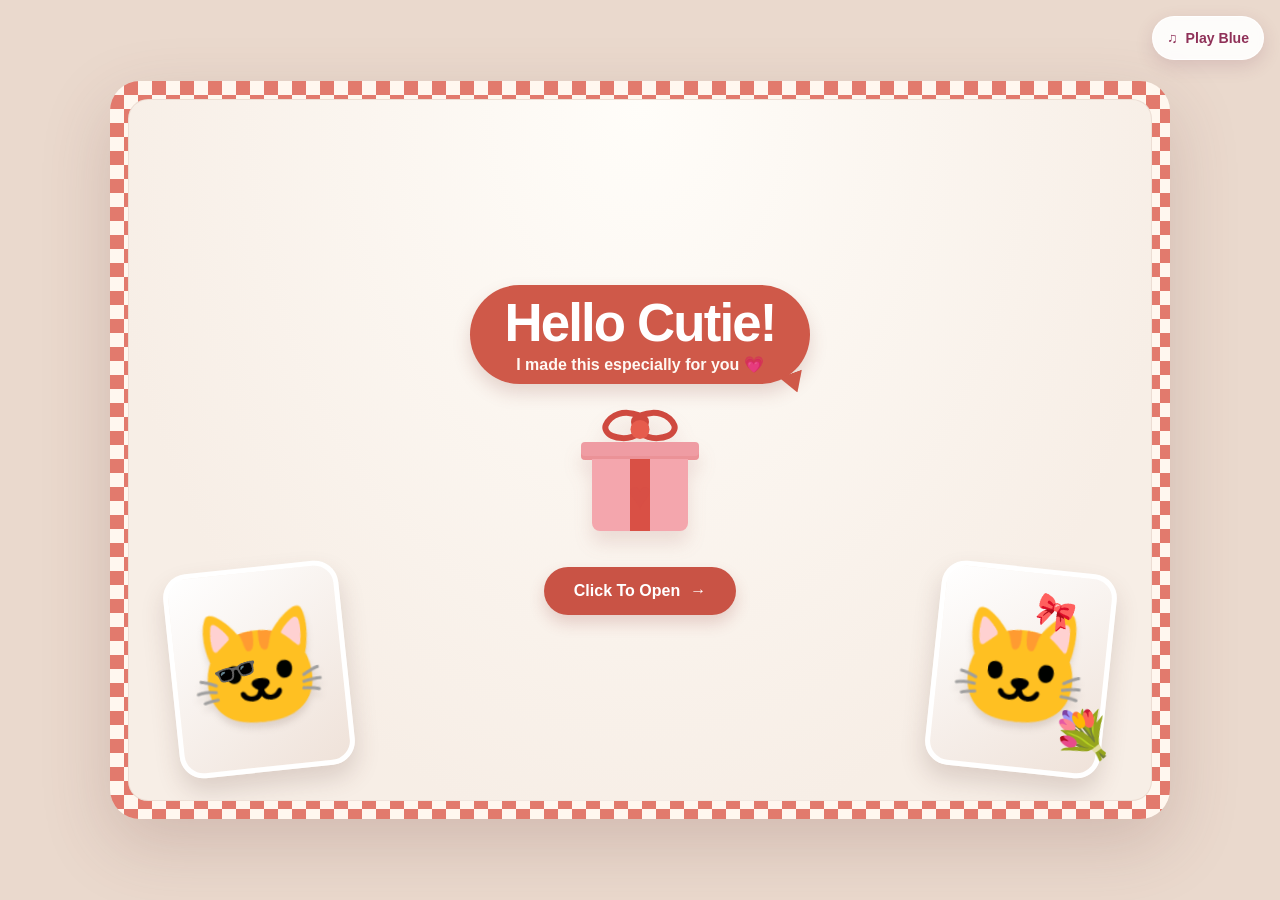
==== commit 7fb68c51: "Redesign welcome page and add Blue player" ====
--- a/index.html
+++ b/index.html
@@ -3,36 +3,42 @@
 <head>
   <meta charset="utf-8">
   <meta name="viewport" content="width=device-width, initial-scale=1">
-  <title>A Birthday Story ✨</title>
+  <title>Hello Cutie! — A Birthday Story</title>
   <link rel="stylesheet" href="style.css">
 </head>
-<body class="journey-page welcome-page">
-  <div class="corner-stickers" aria-hidden="true">
-    <span class="corner-sticker sticker-balloon">🎈</span>
-    <span class="corner-sticker sticker-star">⭐</span>
-    <span class="corner-sticker sticker-gift">🎁</span>
-    <span class="corner-sticker sticker-heart">💖</span>
-  </div>
-  <button class="music-toggle" type="button" aria-pressed="false" aria-label="Play birthday song">
-    <span aria-hidden="true">♫</span><span class="music-label">Play song</span>
+<body class="welcome-page">
+  <button class="music-toggle" type="button" aria-pressed="false" aria-label="Play Blue by yung kai">
+    <span aria-hidden="true">♫</span><span class="music-label">Play Blue</span>
   </button>
   <p class="music-status" role="status" aria-live="polite"></p>
-  <div class="celebration-sky" aria-hidden="true">
-    <i class="balloon balloon-one"></i><i class="balloon balloon-two"></i><i class="balloon balloon-three"></i>
-    <b class="star star-one">✦</b><b class="star star-two">✦</b><b class="star star-three">♥</b>
-  </div>
-  <main class="story-card" aria-labelledby="birthday-title">
-    <p class="step">Birthday story · 1 of 4</p>
-    <div class="mini-cake" aria-hidden="true"><i></i><span></span><b></b></div>
-    <p class="kicker">Today is completely yours</p>
-    <h1 id="birthday-title">Happy Birthday,<br><em>Sister!</em> 🎉</h1>
-    <p class="lead">A little four-part celebration filled with love, memories, and a wish just for you.</p>
-    <button class="primary-button confetti-button" type="button">Start the celebration <span>→</span></button>
-    <a class="text-link" href="wishes.html">Or skip to your birthday wishes</a>
+
+  <main class="welcome-frame" aria-labelledby="birthday-title">
+    <div class="welcome-interior">
+      <aside class="welcome-sticker sticker-cat-left" aria-hidden="true">
+        <span class="sticker-cat">&#x1F431;</span><span class="sticker-glasses">&#x1F576;&#xFE0F;</span>
+      </aside>
+
+      <section class="welcome-content">
+        <div class="hello-bubble">
+          <h1 id="birthday-title">Hello Cutie!</h1>
+          <p>I made this especially for you <span aria-hidden="true">&#x1F497;</span></p>
+        </div>
+
+        <div class="welcome-gift" aria-hidden="true">
+          <span class="gift-bow"></span><span class="gift-knot"></span>
+          <span class="gift-lid"></span><span class="gift-body"><span>♥</span></span>
+        </div>
+
+        <a class="welcome-open" href="wishes.html">Click To Open <span aria-hidden="true">&#x2192;</span></a>
+      </section>
+
+      <aside class="welcome-sticker sticker-cat-right" aria-hidden="true">
+        <span class="sticker-cat">&#x1F431;</span><span class="sticker-bow">&#x1F380;</span><span class="sticker-flowers">&#x1F490;</span>
+      </aside>
+    </div>
   </main>
-  <div class="confetti" aria-hidden="true"></div>
-  <script src="logic.js"></script>
+
   <script src="page-transitions.js"></script>
   <script src="music.js"></script>
 </body>
-</html>
+</html>
--- a/style.css
+++ b/style.css
@@ -28,3 +28,53 @@
 @keyframes arrive { from { opacity:0; transform:translateY(25px) scale(.97); } to { opacity:1; transform:none; } } @keyframes reveal { to { opacity:1; transform:none; } } @keyframes float { 50% { transform:translateY(-23px) rotate(5deg); } } @keyframes twinkle { to { transform:scale(1.35) rotate(20deg); opacity:.4; } } @keyframes bob { 50% { transform:translateY(-6px) rotate(2deg); } } @keyframes flicker { to { transform:rotate(35deg) scale(.82,1.13); } } @keyframes fall { to { transform:translate(var(--drift),110vh) rotate(680deg); opacity:0; } } @keyframes music-note { to { transform:translateY(-3px) rotate(12deg); } } @keyframes page-exit { to { opacity:0; transform:translateY(-15px) scale(.98); } } @keyframes sticker-float { 0%,100% { translate:0 0; rotate:-3deg; } 50% { translate:0 -12px; rotate:4deg; } } @keyframes content-pop { from { opacity:0; translate:0 12px; } to { opacity:1; translate:0 0; } } @keyframes party-background { to { background-position:100% 80%; } }
 @media (max-width:560px) { .journey-page { padding:20px 14px; }.story-card { border-radius:26px; }.balloon-one { left:-15px; }.balloon-three { right:-14px; }.memory-grid { gap:10px; }.photo { min-height:105px; font-size:.73rem; }.memory { padding:5px 5px 9px; }.memory figcaption { font-size:.7rem; }.corner-sticker { width:46px; border-radius:15px; }.sticker-balloon { top:5%; left:2%; }.sticker-star { top:15%; right:2%; }.sticker-gift { right:2%; bottom:4%; }.sticker-heart { left:2%; bottom:5%; } }
 @media (prefers-reduced-motion:reduce) { *,*::before,*::after { animation-duration:.01ms!important; animation-delay:0s!important; transition-duration:.01ms!important; } }
+.memory-grid img.photo { display:block; width:100%; height:auto; min-height:0; aspect-ratio:4/5; object-fit:cover; object-position:center 30%; }
+
+/* Welcome postcard inspired by the supplied reference */
+.welcome-page { min-height:100vh; min-height:100svh; display:grid; place-items:center; padding:clamp(14px,2.5vw,32px); overflow-x:hidden; isolation:isolate; background:#ead9cd; }
+.welcome-page::before,.welcome-page::after { display:none; }
+.welcome-frame { width:min(100%,1060px); padding:clamp(10px,2vw,18px); border-radius:30px; background:conic-gradient(#e27a6d 25%,#fff7ef 0 50%,#e27a6d 0 75%,#fff7ef 0) 0 0 /28px 28px; box-shadow:0 25px 70px rgba(108,59,58,.2); }
+.welcome-interior { position:relative; display:grid; place-items:center; min-height:clamp(600px,78vh,730px); overflow:hidden; border:1px solid rgba(158,97,78,.12); border-radius:20px; background:radial-gradient(ellipse at 50% 0%,#fffdf9,#f7eee6 75%); }
+.welcome-content { position:relative; z-index:2; width:min(100%,500px); padding:48px 20px; text-align:center; }
+.hello-bubble { position:relative; display:inline-block; min-width:min(100%,340px); padding:12px 30px 10px; border-radius:999px; color:#fff; background:#cf5949; box-shadow:0 9px 18px rgba(130,54,46,.18); }
+.hello-bubble::after { position:absolute; right:4px; bottom:-9px; width:24px; height:20px; background:#cf5949; content:""; clip-path:polygon(0 0,100% 0,50% 100%); transform:rotate(-20deg); }
+.hello-bubble h1 { margin:0; color:#fff; font-size:clamp(2.1rem,6vw,3.3rem); line-height:1; letter-spacing:-.035em; }
+.hello-bubble p { margin:6px 0 0; color:#fff9f4; font-size:clamp(.85rem,2vw,1rem); font-weight:700; }
+.welcome-gift { position:relative; width:122px; height:132px; margin:28px auto 23px; filter:drop-shadow(0 12px 9px rgba(146,72,66,.14)); }
+.gift-bow { position:absolute; top:1px; left:50%; width:18px; height:18px; border-radius:50%; background:#cf493f; transform:translateX(-50%); }
+.gift-bow::before,.gift-bow::after { position:absolute; top:-5px; width:30px; height:23px; border:6px solid #cf493f; border-radius:80% 35% 80% 35%; content:""; }
+.gift-bow::before { left:-27px; transform:rotate(22deg); }.gift-bow::after { right:-27px; transform:rotate(-22deg) scaleX(-1); }
+.gift-knot { position:absolute; z-index:2; top:8px; left:50%; width:19px; height:19px; border-radius:50%; background:#e65c4d; transform:translateX(-50%); }
+.gift-lid { position:absolute; top:30px; left:2px; width:118px; height:18px; border-radius:4px; background:#ef9ca3; box-shadow:inset 0 -4px rgba(206,76,71,.13); }
+.gift-body { position:absolute; top:47px; left:13px; display:grid; width:96px; height:72px; place-items:center; border-radius:0 0 8px 8px; color:#d64e43; background:linear-gradient(90deg,#f4a6ad 0 40%,#d95045 40% 60%,#f4a6ad 60%); }
+.gift-body span { color:#d84f45; font-size:2.45rem; line-height:1; }
+.welcome-open { display:inline-flex; align-items:center; justify-content:center; gap:10px; min-height:48px; padding:12px 30px; border:0; border-radius:999px; color:white; font:700 1rem "Trebuchet MS",Arial,sans-serif; text-decoration:none; background:#c95345; box-shadow:0 8px 16px rgba(151,57,48,.2); transition:transform .2s,box-shadow .2s; }
+.welcome-open:hover { transform:translateY(-3px); box-shadow:0 12px 21px rgba(151,57,48,.27); }
+.welcome-open:focus-visible { outline:3px solid var(--purple); outline-offset:4px; }
+.welcome-sticker { position:absolute; z-index:1; bottom:28px; display:grid; width:clamp(112px,17vw,176px); aspect-ratio:.86; place-items:center; border:5px solid white; border-radius:24px; background:linear-gradient(145deg,#fff,#efe2d9); box-shadow:0 13px 25px rgba(93,61,57,.18); font-family:"Segoe UI Emoji","Apple Color Emoji",sans-serif; }
+.sticker-cat-left { left:clamp(14px,4vw,42px); transform:rotate(-6deg); }
+.sticker-cat-right { right:clamp(14px,4vw,42px); transform:rotate(6deg); }
+.sticker-cat { font-size:clamp(4.8rem,9vw,7rem); line-height:1; filter:drop-shadow(0 6px 3px rgba(85,56,45,.14)); }
+.sticker-glasses { position:absolute; top:39%; left:22%; font-size:clamp(1.5rem,3vw,2.3rem); transform:rotate(-12deg); }
+.sticker-bow { position:absolute; top:9%; right:21%; z-index:2; font-size:clamp(1.5rem,3vw,2rem); transform:rotate(17deg); }
+.sticker-flowers { position:absolute; right:-9%; bottom:5%; font-size:clamp(2.1rem,4vw,3rem); transform:rotate(-12deg); }
+.welcome-page .music-toggle { top:16px; right:16px; }
+.song-player { position:fixed; z-index:20; right:18px; bottom:18px; width:min(360px,calc(100vw - 36px)); padding:8px; border:1px solid rgba(255,255,255,.95); border-radius:18px; background:rgba(255,255,255,.97); box-shadow:0 14px 38px rgba(74,40,51,.26); }
+.song-player iframe { display:block; width:100%; aspect-ratio:16/9; border:0; border-radius:12px; background:#231f20; }
+.song-player a { display:block; padding:7px 4px 2px; color:#8f3158; font-size:.82rem; font-weight:700; text-align:center; text-decoration:none; }
+.memory:nth-child(3) { grid-column:1/-1; width:min(50%,360px); justify-self:center; }
+@media (max-width:600px) {
+  .welcome-page { padding:12px; }
+  .welcome-frame { padding:9px; border-radius:22px; }
+  .welcome-interior { min-height:max(620px,calc(100svh - 42px)); border-radius:15px; }
+  .welcome-content { padding:46px 12px 150px; }
+  .hello-bubble { min-width:0; padding:12px 22px 10px; }
+  .hello-bubble h1 { font-size:clamp(2.1rem,10vw,3rem); }
+  .welcome-gift { margin:26px auto 20px; transform:scale(.9); }
+  .welcome-sticker { bottom:14px; width:clamp(76px,24vw,104px); border-width:4px; border-radius:17px; }
+  .sticker-cat { font-size:clamp(3.8rem,16vw,5rem); }
+  .sticker-glasses { top:39%; left:19%; font-size:1.45rem; }
+  .sticker-bow { top:8%; right:17%; font-size:1.35rem; }
+  .sticker-flowers { right:-12%; bottom:3%; font-size:1.8rem; }
+  .song-player { right:10px; bottom:10px; width:min(360px,calc(100vw - 20px)); }
+}
